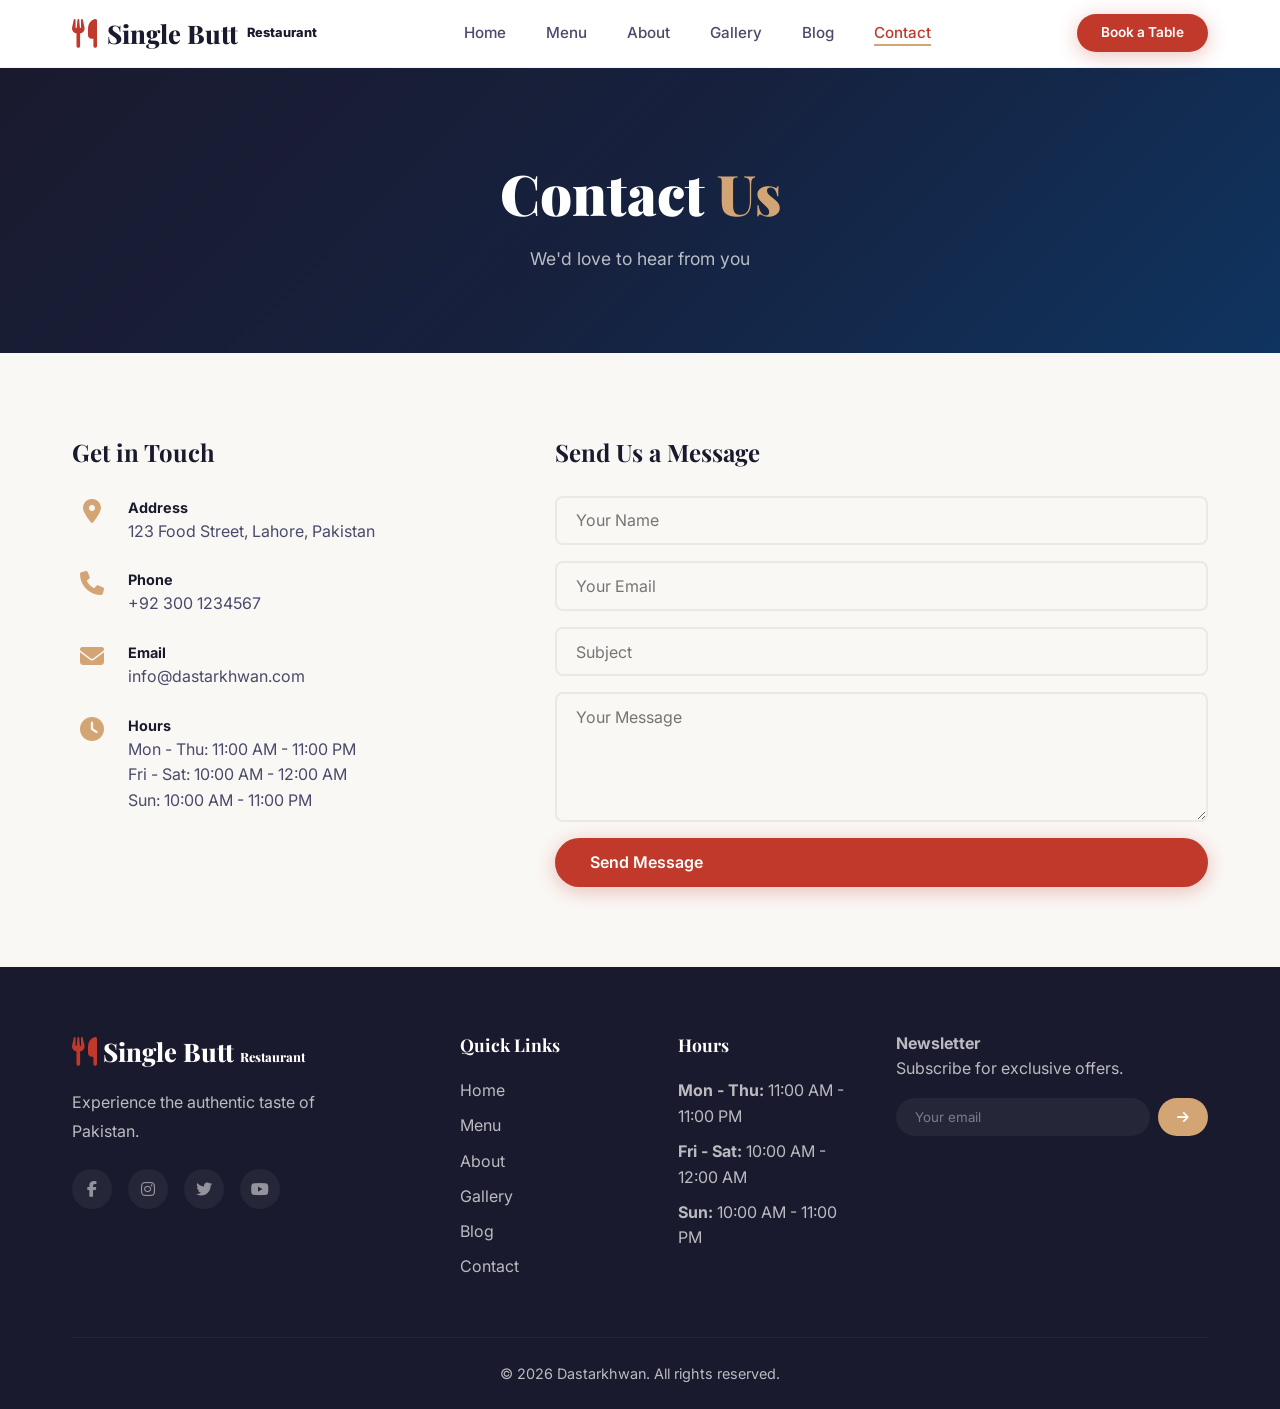
==== contact.html @ d3646c98 "Add files via upload" ====
<!DOCTYPE html>
<html lang="en">
<head>
    <meta charset="UTF-8" />
    <meta name="viewport" content="width=device-width, initial-scale=1.0" />
    <title>Contact | Single Butt Restaurant</title>
    <link rel="stylesheet" href="https://cdnjs.cloudflare.com/ajax/libs/font-awesome/6.4.0/css/all.min.css" />
    <link href="https://fonts.googleapis.com/css2?family=Playfair+Display:wght@400;600;700;800;900&family=Inter:wght@300;400;500;600;700&display=swap" rel="stylesheet" />
    <link rel="stylesheet" href="style.css" />
</head>
<body>

    <nav class="navbar">
        <div class="container">
            <div class="logo">
                <a href="index.html">
                    <i class="fas fa-utensils"></i>
                    <span>Single Butt</span>
                    <span style="font-size: 0.8rem; font-family: var(--font-secondary);">Restaurant</span>
                </a>
            </div>
            <ul class="nav-links">
                <li><a href="index.html">Home</a></li>
                <li><a href="menu.html">Menu</a></li>
                <li><a href="about.html">About</a></li>
                <li><a href="gallery.html">Gallery</a></li>
                <li><a href="blog.html">Blog</a></li>
                <li><a href="contact.html" class="active">Contact</a></li>
            </ul>
            <div class="nav-actions">
                <a href="index.html#reservation" class="btn btn-primary btn-sm">Book a Table</a>
                <button class="hamburger" id="hamburger">
                    <span></span><span></span><span></span>
                </button>
            </div>
        </div>
    </nav>

    <section class="page-hero">
        <div class="container">
            <h1>Contact <span class="highlight">Us</span></h1>
            <p>We'd love to hear from you</p>
        </div>
    </section>

    <section class="contact-section section">
        <div class="container">
            <div class="contact-grid">
                <div class="contact-info">
                    <h3>Get in Touch</h3>
                    <div class="contact-detail">
                        <i class="fas fa-map-marker-alt"></i>
                        <div>
                            <strong>Address</strong>
                            <p>123 Food Street, Lahore, Pakistan</p>
                        </div>
                    </div>
                    <div class="contact-detail">
                        <i class="fas fa-phone"></i>
                        <div>
                            <strong>Phone</strong>
                            <p><a href="tel:+923001234567">+92 300 1234567</a></p>
                        </div>
                    </div>
                    <div class="contact-detail">
                        <i class="fas fa-envelope"></i>
                        <div>
                            <strong>Email</strong>
                            <p><a href="mailto:info@dastarkhwan.com">info@dastarkhwan.com</a></p>
                        </div>
                    </div>
                    <div class="contact-detail">
                        <i class="fas fa-clock"></i>
                        <div>
                            <strong>Hours</strong>
                            <p>Mon - Thu: 11:00 AM - 11:00 PM</p>
                            <p>Fri - Sat: 10:00 AM - 12:00 AM</p>
                            <p>Sun: 10:00 AM - 11:00 PM</p>
                        </div>
                    </div>
                </div>
                <div class="contact-form">
                    <h3>Send Us a Message</h3>
                    <form id="contactForm">
                        <div class="form-group">
                            <input type="text" placeholder="Your Name" required />
                        </div>
                        <div class="form-group">
                            <input type="email" placeholder="Your Email" required />
                        </div>
                        <div class="form-group">
                            <input type="text" placeholder="Subject" />
                        </div>
                        <div class="form-group">
                            <textarea rows="5" placeholder="Your Message" required></textarea>
                        </div>
                        <button type="submit" class="btn btn-primary">Send Message</button>
                    </form>
                </div>
            </div>
        </div>
    </section>

    <footer class="footer">
        <div class="container">
            <div class="footer-grid">
                <div class="footer-brand">
                    <a href="index.html" class="logo">
                        <i class="fas fa-utensils"></i>
                        <span>Single Butt</span>
                        <span style="font-size: 0.8rem;">Restaurant</span>
                    </a>
                    <p>Experience the authentic taste of Pakistan.</p>
                    <div class="footer-social">
                        <a href="#"><i class="fab fa-facebook-f"></i></a>
                        <a href="#"><i class="fab fa-instagram"></i></a>
                        <a href="#"><i class="fab fa-twitter"></i></a>
                        <a href="#"><i class="fab fa-youtube"></i></a>
                    </div>
                </div>
                <div class="footer-links">
                    <h4>Quick Links</h4>
                    <ul>
                        <li><a href="index.html">Home</a></li>
                        <li><a href="menu.html">Menu</a></li>
                        <li><a href="about.html">About</a></li>
                        <li><a href="gallery.html">Gallery</a></li>
                        <li><a href="blog.html">Blog</a></li>
                        <li><a href="contact.html">Contact</a></li>
                    </ul>
                </div>
                <div class="footer-links">
                    <h4>Hours</h4>
                    <ul>
                        <li><strong>Mon - Thu:</strong> 11:00 AM - 11:00 PM</li>
                        <li><strong>Fri - Sat:</strong> 10:00 AM - 12:00 AM</li>
                        <li><strong>Sun:</strong> 10:00 AM - 11:00 PM</li>
                    </ul>
                </div>
                <div class="footer-newsletter">
                    <h4>Newsletter</h4>
                    <p>Subscribe for exclusive offers.</p>
                    <form class="newsletter-form">
                        <input type="email" placeholder="Your email" />
                        <button type="submit"><i class="fas fa-arrow-right"></i></button>
                    </form>
                </div>
            </div>
            <div class="footer-bottom">
                <p>&copy; 2026 Dastarkhwan. All rights reserved.</p>
            </div>
        </div>
    </footer>

    <script src="script.js"></script>
</body>
</html>
---- style.css ----
/* ========================================
   CSS VARIABLES
   ======================================== */
:root {
    --primary: #C0392B;
    --primary-dark: #A93226;
    --primary-light: #E74C3C;
    --secondary: #2C2C2C;
    --gold: #D4A574;
    --gold-light: #E8D5B5;
    
    --bg-primary: #FAF8F5;
    --bg-secondary: #FFFFFF;
    --bg-dark: #1A1A2E;
    --bg-card: #FFFFFF;
    
    --text-primary: #1A1A2E;
    --text-secondary: #4A4A6A;
    --text-light: #8A8AAA;
    --text-white: #FFFFFF;
    
    --shadow-sm: 0 2px 8px rgba(0, 0, 0, 0.06);
    --shadow-md: 0 4px 20px rgba(0, 0, 0, 0.08);
    --shadow-lg: 0 8px 40px rgba(0, 0, 0, 0.12);
    --shadow-xl: 0 20px 60px rgba(0, 0, 0, 0.15);
    
    --radius-sm: 8px;
    --radius-md: 16px;
    --radius-lg: 24px;
    --radius-full: 9999px;
    
    --transition: all 0.4s cubic-bezier(0.4, 0, 0.2, 1);
    --font-primary: 'Playfair Display', serif;
    --font-secondary: 'Inter', sans-serif;
}

/* ========================================
   RESET & BASE
   ======================================== */
* {
    margin: 0;
    padding: 0;
    box-sizing: border-box;
}

html {
    scroll-behavior: smooth;
}

body {
    font-family: var(--font-secondary);
    background: var(--bg-primary);
    color: var(--text-primary);
    line-height: 1.6;
    transition: background 0.4s, color 0.4s;
    overflow-x: hidden;
}

.container {
    max-width: 1200px;
    margin: 0 auto;
    padding: 0 2rem;
}

a {
    text-decoration: none;
    color: inherit;
}

img {
    max-width: 100%;
}

/* ========================================
   SCROLLBAR
   ======================================== */
::-webkit-scrollbar {
    width: 10px;
}
::-webkit-scrollbar-track {
    background: var(--bg-primary);
}
::-webkit-scrollbar-thumb {
    background: var(--primary);
    border-radius: var(--radius-full);
}
::-webkit-scrollbar-thumb:hover {
    background: var(--primary-dark);
}

/* ========================================
   UTILITY
   ======================================== */
.section {
    padding: 5rem 0;
}

.alt-bg {
    background: var(--bg-secondary);
}

.section-header {
    text-align: center;
    margin-bottom: 3.5rem;
}

.section-tag {
    display: inline-block;
    font-size: 0.75rem;
    font-weight: 700;
    text-transform: uppercase;
    letter-spacing: 2px;
    color: var(--gold);
    background: rgba(212, 165, 116, 0.1);
    padding: 0.3rem 1.2rem;
    border-radius: var(--radius-full);
    margin-bottom: 0.8rem;
}

.section-title {
    font-family: var(--font-primary);
    font-size: 2.8rem;
    font-weight: 800;
    line-height: 1.2;
    margin-bottom: 0.5rem;
}

.section-subtitle {
    color: var(--text-secondary);
    font-size: 1.1rem;
    max-width: 500px;
    margin: 0 auto;
}

.highlight {
    color: var(--gold);
}

/* ========================================
   BUTTONS
   ======================================== */
.btn {
    display: inline-flex;
    align-items: center;
    gap: 0.6rem;
    padding: 0.9rem 2.2rem;
    border-radius: var(--radius-full);
    font-weight: 600;
    font-size: 1rem;
    transition: var(--transition);
    cursor: pointer;
    border: none;
    text-decoration: none;
    font-family: var(--font-secondary);
}

.btn-primary {
    background: var(--primary);
    color: var(--text-white);
    box-shadow: 0 4px 20px rgba(192, 57, 43, 0.3);
}

.btn-primary:hover {
    background: var(--primary-dark);
    transform: translateY(-3px);
    box-shadow: 0 8px 35px rgba(192, 57, 43, 0.4);
}

.btn-secondary {
    background: transparent;
    color: var(--text-primary);
    border: 2px solid var(--gold);
}

.btn-secondary:hover {
    background: var(--gold);
    color: white;
    transform: translateY(-3px);
}

.btn-outline {
    background: transparent;
    color: var(--text-primary);
    border: 2px solid var(--text-light);
}

.btn-outline:hover {
    border-color: var(--gold);
    color: var(--gold);
}

.btn-sm {
    padding: 0.5rem 1.5rem;
    font-size: 0.85rem;
}

.full-width {
    width: 100%;
    justify-content: center;
}

/* ========================================
   NAVIGATION
   ======================================== */
.navbar {
    background: rgba(255, 255, 255, 0.95);
    backdrop-filter: blur(20px);
    -webkit-backdrop-filter: blur(20px);
    padding: 0.8rem 0;
    position: sticky;
    top: 0;
    z-index: 1000;
    border-bottom: 1px solid rgba(0, 0, 0, 0.05);
    transition: var(--transition);
}

.navbar .container {
    display: flex;
    justify-content: space-between;
    align-items: center;
}

.logo a {
    display: flex;
    align-items: center;
    gap: 0.6rem;
    font-family: var(--font-primary);
    font-size: 1.6rem;
    font-weight: 800;
    color: var(--text-primary);
}

.logo i {
    color: var(--primary);
    font-size: 1.8rem;
}

.nav-links {
    display: flex;
    list-style: none;
    gap: 2.5rem;
}

.nav-links a {
    color: var(--text-secondary);
    font-weight: 500;
    font-size: 0.95rem;
    transition: var(--transition);
    position: relative;
}

.nav-links a::after {
    content: '';
    position: absolute;
    bottom: -4px;
    left: 0;
    width: 0;
    height: 2px;
    background: var(--gold);
    transition: var(--transition);
}

.nav-links a:hover::after,
.nav-links a.active::after {
    width: 100%;
}

.nav-links a:hover,
.nav-links a.active {
    color: var(--primary);
}

.nav-actions {
    display: flex;
    align-items: center;
    gap: 1rem;
}

.hamburger {
    display: none;
    flex-direction: column;
    gap: 5px;
    background: none;
    border: none;
    cursor: pointer;
    padding: 5px;
}

.hamburger span {
    width: 25px;
    height: 2px;
    background: var(--text-primary);
    border-radius: 2px;
    transition: var(--transition);
}

.hamburger.active span:nth-child(1) {
    transform: rotate(45deg) translate(5px, 5px);
}
.hamburger.active span:nth-child(2) {
    opacity: 0;
}
.hamburger.active span:nth-child(3) {
    transform: rotate(-45deg) translate(5px, -5px);
}

/* ========================================
   HERO
   ======================================== */
.hero {
    min-height: 90vh;
    display: flex;
    align-items: center;
    position: relative;
    overflow: hidden;
    background: linear-gradient(135deg, #1A1A2E 0%, #16213E 50%, #0F3460 100%);
}

.hero-overlay {
    position: absolute;
    inset: 0;
    background: radial-gradient(circle at 70% 50%, rgba(212, 165, 116, 0.05), transparent 70%);
}

.hero-content {
    display: grid;
    grid-template-columns: 1fr 1fr;
    gap: 4rem;
    align-items: center;
    padding: 4rem 0;
    position: relative;
    z-index: 1;
}

.hero-badge {
    display: inline-block;
    font-size: 0.8rem;
    font-weight: 600;
    color: var(--gold);
    background: rgba(212, 165, 116, 0.15);
    padding: 0.3rem 1.2rem;
    border-radius: var(--radius-full);
    margin-bottom: 1rem;
}

.hero-text h1 {
    font-family: var(--font-primary);
    font-size: 4.5rem;
    font-weight: 900;
    line-height: 1.1;
    margin-bottom: 1rem;
    color: white;
}

.hero-text p {
    font-size: 1.1rem;
    color: rgba(255, 255, 255, 0.7);
    max-width: 500px;
    margin-bottom: 2rem;
    line-height: 1.8;
}

.hero-buttons {
    display: flex;
    gap: 1rem;
    flex-wrap: wrap;
    margin-bottom: 2.5rem;
}

.hero-stats {
    display: flex;
    gap: 3rem;
}

.stat {
    text-align: center;
}

.stat .number {
    display: block;
    font-size: 2rem;
    font-weight: 800;
    color: var(--gold);
}

.stat .label {
    font-size: 0.85rem;
    color: rgba(255, 255, 255, 0.5);
}

.hero-image {
    display: flex;
    align-items: center;
    justify-content: center;
}

.hero-image-wrapper {
    position: relative;
    width: 400px;
    height: 400px;
}

.hero-image-placeholder {
    font-size: 12rem;
    animation: float 6s ease-in-out infinite;
}

.floating-card {
    position: absolute;
    background: rgba(255, 255, 255, 0.1);
    backdrop-filter: blur(20px);
    padding: 0.6rem 1.2rem;
    border-radius: var(--radius-full);
    border: 1px solid rgba(255, 255, 255, 0.1);
    color: white;
    font-size: 0.85rem;
    display: flex;
    align-items: center;
    gap: 0.5rem;
    animation: float 4s ease-in-out infinite;
}

.floating-card i {
    color: var(--gold);
}

.card-1 {
    top: 10%;
    right: -10%;
    animation-delay: 0s;
}

.card-2 {
    bottom: 15%;
    left: -15%;
    animation-delay: 2s;
}

@keyframes float {
    0%, 100% { transform: translateY(0); }
    50% { transform: translateY(-20px); }
}

/* ========================================
   AMBIENT CONTROLS
   ======================================== */
.ambient-controls {
    position: absolute;
    top: 20px;
    right: 20px;
    z-index: 10;
    display: flex;
    gap: 0.5rem;
    flex-wrap: wrap;
    justify-content: flex-end;
}

.ambient-btn {
    background: rgba(255, 255, 255, 0.1);
    backdrop-filter: blur(10px);
    border: 1px solid rgba(255, 255, 255, 0.15);
    color: white;
    padding: 0.5rem 1rem;
    border-radius: var(--radius-full);
    cursor: pointer;
    transition: var(--transition);
    display: flex;
    align-items: center;
    gap: 0.5rem;
    font-size: 0.8rem;
    font-family: var(--font-secondary);
}

.ambient-btn:hover {
    background: var(--gold);
    transform: scale(1.05);
}

.ambient-btn.active {
    background: var(--gold);
    border-color: var(--gold);
}

.ambient-btn i {
    font-size: 1rem;
}

/* ========================================
   MOOD SECTION
   ======================================== */
.mood-grid {
    display: grid;
    grid-template-columns: repeat(auto-fit, minmax(180px, 1fr));
    gap: 1.5rem;
    margin-bottom: 2rem;
}

.mood-card {
    background: var(--bg-card);
    padding: 2rem 1.5rem;
    border-radius: var(--radius-md);
    text-align: center;
    cursor: pointer;
    transition: var(--transition);
    border: 2px solid transparent;
    box-shadow: var(--shadow-sm);
}

.mood-card:hover {
    transform: translateY(-5px);
    box-shadow: var(--shadow-md);
    border-color: var(--gold);
}

.mood-card.active {
    border-color: var(--gold);
    background: linear-gradient(135deg, var(--bg-card), rgba(212, 165, 116, 0.1));
}

.mood-card .mood-icon {
    font-size: 3rem;
    margin-bottom: 0.5rem;
    display: block;
}

.mood-card h3 {
    font-family: var(--font-primary);
    font-size: 1.1rem;
    margin-bottom: 0.2rem;
}

.mood-card p {
    color: var(--text-secondary);
    font-size: 0.85rem;
}

.mood-result {
    background: var(--bg-card);
    padding: 2rem;
    border-radius: var(--radius-md);
    text-align: center;
    box-shadow: var(--shadow-sm);
    border: 1px solid rgba(0, 0, 0, 0.04);
    min-height: 80px;
    display: flex;
    align-items: center;
    justify-content: center;
}

.mood-result p {
    color: var(--text-secondary);
    font-size: 1.1rem;
}

.mood-result .recommendation {
    font-size: 1.2rem;
}

.mood-result .recommendation strong {
    color: var(--gold);
    font-family: var(--font-primary);
    font-size: 1.4rem;
}

/* ========================================
   SPECIALS
   ======================================== */
.specials-grid {
    display: grid;
    grid-template-columns: repeat(auto-fit, minmax(280px, 1fr));
    gap: 2rem;
}

.special-card {
    background: var(--bg-card);
    border-radius: var(--radius-md);
    padding: 2.5rem 2rem;
    text-align: center;
    box-shadow: var(--shadow-sm);
    border: 1px solid rgba(0, 0, 0, 0.04);
    transition: var(--transition);
    position: relative;
}

.special-card:hover {
    transform: translateY(-8px);
    box-shadow: var(--shadow-lg);
    border-color: var(--gold);
}

.special-card.featured {
    border-color: var(--gold);
    background: linear-gradient(135deg, var(--bg-card), rgba(212, 165, 116, 0.05));
}

.special-badge {
    position: absolute;
    top: -12px;
    right: 20px;
    background: var(--gold);
    color: white;
    font-size: 0.7rem;
    font-weight: 700;
    text-transform: uppercase;
    padding: 0.3rem 1rem;
    border-radius: var(--radius-full);
}

.special-image {
    font-size: 4rem;
    margin-bottom: 1rem;
}

.special-card h3 {
    font-family: var(--font-primary);
    font-size: 1.3rem;
    margin-bottom: 0.5rem;
}

.special-card p {
    color: var(--text-secondary);
    font-size: 0.95rem;
    margin-bottom: 1rem;
}

.special-card .price {
    display: block;
    font-size: 1.5rem;
    font-weight: 700;
    color: var(--gold);
    margin-bottom: 1.2rem;
}

/* ========================================
   INTERACTIVE DISH HOVER EFFECT
   ======================================== */
.interactive-dish {
    position: relative;
    overflow: hidden;
}

.dish-hover-effect {
    position: absolute;
    inset: 0;
    background: rgba(0, 0, 0, 0.7);
    display: flex;
    align-items: center;
    justify-content: center;
    color: white;
    font-family: var(--font-primary);
    font-size: 1.2rem;
    opacity: 0;
    transition: var(--transition);
    backdrop-filter: blur(5px);
}

.interactive-dish:hover .dish-hover-effect {
    opacity: 1;
}

.dish-hover-effect span {
    animation: pulse 2s infinite;
}

@keyframes pulse {
    0%, 100% { transform: scale(1); }
    50% { transform: scale(1.05); }
}

/* ========================================
   WINE PAIRING
   ======================================== */
.wine-calculator {
    display: grid;
    grid-template-columns: 1fr 1fr;
    gap: 3rem;
    align-items: center;
    background: var(--bg-card);
    padding: 2.5rem;
    border-radius: var(--radius-md);
    box-shadow: var(--shadow-md);
}

.wine-selector {
    display: flex;
    flex-direction: column;
    gap: 1rem;
}

.wine-selector label {
    font-weight: 600;
    font-size: 1.1rem;
    color: var(--text-primary);
}

.wine-selector select {
    padding: 0.8rem 1.2rem;
    border: 2px solid rgba(0, 0, 0, 0.06);
    border-radius: var(--radius-sm);
    font-family: var(--font-secondary);
    font-size: 1rem;
    background: var(--bg-primary);
    color: var(--text-primary);
    transition: var(--transition);
    width: 100%;
}

.wine-selector select:focus {
    outline: none;
    border-color: var(--gold);
}

.wine-result {
    text-align: center;
    padding: 1.5rem;
}

.wine-result .wine-glass {
    font-size: 4rem;
    margin-bottom: 0.5rem;
}

.wine-result .wine-name {
    font-family: var(--font-primary);
    font-size: 1.5rem;
    color: var(--gold);
    margin-bottom: 0.3rem;
}

.wine-result .wine-desc {
    color: var(--text-secondary);
    font-size: 0.95rem;
}

/* ========================================
   GUEST PHOTO WALL
   ======================================== */
.photo-wall {
    display: grid;
    grid-template-columns: repeat(auto-fit, minmax(200px, 1fr));
    gap: 1.5rem;
    margin-bottom: 2rem;
}

.photo-item {
    position: relative;
    height: 200px;
    border-radius: var(--radius-md);
    overflow: hidden;
    cursor: pointer;
}

.photo-placeholder {
    width: 100%;
    height: 100%;
    display: flex;
    align-items: center;
    justify-content: center;
    font-size: 4rem;
    background: linear-gradient(135deg, var(--bg-dark), var(--bg-secondary));
    transition: var(--transition);
}

.photo-item:hover .photo-placeholder {
    transform: scale(1.05);
}

.photo-overlay {
    position: absolute;
    inset: 0;
    background: linear-gradient(to top, rgba(0, 0, 0, 0.8), transparent);
    display: flex;
    flex-direction: column;
    justify-content: flex-end;
    padding: 1rem;
    color: white;
    opacity: 0;
    transition: var(--transition);
}

.photo-item:hover .photo-overlay {
    opacity: 1;
}

.photo-overlay span {
    font-weight: 600;
    font-size: 0.95rem;
}

.photo-overlay small {
    font-size: 0.75rem;
    opacity: 0.7;
}

.photo-upload {
    text-align: center;
}

/* ========================================
   QUICK INFO
   ======================================== */
.quick-info {
    background: var(--bg-dark);
    color: var(--text-white);
    padding: 3rem 0;
}

.info-grid {
    display: grid;
    grid-template-columns: repeat(auto-fit, minmax(250px, 1fr));
    gap: 2rem;
}

.info-item {
    text-align: center;
}

.info-icon {
    width: 60px;
    height: 60px;
    border-radius: 50%;
    background: rgba(212, 165, 116, 0.15);
    display: flex;
    align-items: center;
    justify-content: center;
    margin: 0 auto 0.8rem;
}

.info-icon i {
    font-size: 1.8rem;
    color: var(--gold);
}

.info-item h4 {
    font-family: var(--font-primary);
    font-size: 1.1rem;
    margin-bottom: 0.3rem;
}

.info-item p {
    color: rgba(255, 255, 255, 0.7);
    font-size: 0.95rem;
}

.info-item .info-link {
    color: var(--gold);
    font-weight: 500;
    transition: var(--transition);
}

.info-item .info-link:hover {
    color: var(--gold-light);
}

/* ========================================
   RESERVATION
   ======================================== */
.reservation-grid {
    display: grid;
    grid-template-columns: 1.5fr 1fr;
    gap: 3rem;
}

.reservation-form {
    background: var(--bg-card);
    padding: 2.5rem;
    border-radius: var(--radius-md);
    box-shadow: var(--shadow-md);
}

.reservation-form form {
    display: flex;
    flex-direction: column;
    gap: 1.2rem;
}

.form-row {
    display: grid;
    grid-template-columns: 1fr 1fr;
    gap: 1.2rem;
}

.form-group {
    display: flex;
    flex-direction: column;
    gap: 0.3rem;
}

.form-group.full-width {
    grid-column: 1 / -1;
}

.form-group label {
    font-weight: 600;
    font-size: 0.9rem;
    color: var(--text-secondary);
}

.form-group input,
.form-group select,
.form-group textarea {
    padding: 0.8rem 1.2rem;
    border: 2px solid rgba(0, 0, 0, 0.06);
    border-radius: var(--radius-sm);
    font-family: var(--font-secondary);
    font-size: 1rem;
    background: var(--bg-primary);
    color: var(--text-primary);
    transition: var(--transition);
}

.form-group input:focus,
.form-group select:focus,
.form-group textarea:focus {
    outline: none;
    border-color: var(--gold);
}

.reservation-info .info-card {
    background: var(--bg-card);
    padding: 2.5rem;
    border-radius: var(--radius-md);
    box-shadow: var(--shadow-md);
    text-align: center;
}

.reservation-info .info-card i {
    font-size: 3rem;
    color: var(--gold);
    margin-bottom: 1rem;
}

.reservation-info .info-card h3 {
    font-family: var(--font-primary);
    margin-bottom: 1rem;
}

.reservation-info .info-card ul {
    list-style: none;
    text-align: left;
    margin-bottom: 1.5rem;
}

.reservation-info .info-card ul li {
    padding: 0.4rem 0;
    color: var(--text-secondary);
}

.phone-highlight {
    display: flex;
    align-items: center;
    justify-content: center;
    gap: 0.8rem;
    font-size: 1.1rem;
    padding-top: 1rem;
    border-top: 1px solid rgba(0, 0, 0, 0.06);
}

.phone-highlight i {
    font-size: 1.2rem;
    margin: 0;
}

/* ========================================
   TESTIMONIALS
   ======================================== */
.testimonials-grid {
    display: grid;
    grid-template-columns: repeat(auto-fit, minmax(300px, 1fr));
    gap: 2rem;
}

.testimonial-card {
    background: var(--bg-card);
    padding: 2rem;
    border-radius: var(--radius-md);
    box-shadow: var(--shadow-sm);
    border: 1px solid rgba(0, 0, 0, 0.04);
    transition: var(--transition);
}

.testimonial-card:hover {
    transform: translateY(-5px);
    box-shadow: var(--shadow-md);
}

.testimonial-card .stars {
    color: #FFB347;
    font-size: 1.2rem;
    margin-bottom: 0.8rem;
}

.testimonial-card p {
    color: var(--text-secondary);
    font-size: 1rem;
    line-height: 1.7;
    margin-bottom: 1rem;
    font-style: italic;
}

.testimonial-card .guest {
    display: flex;
    flex-direction: column;
}

.testimonial-card .name {
    font-weight: 600;
    color: var(--text-primary);
}

.testimonial-card .date {
    font-size: 0.8rem;
    color: var(--text-light);
}

/* ========================================
   FOOTER
   ======================================== */
.footer {
    background: var(--bg-dark);
    color: rgba(255, 255, 255, 0.7);
    padding: 4rem 0 1.5rem;
}

.footer-grid {
    display: grid;
    grid-template-columns: 2fr 1fr 1fr 1.5fr;
    gap: 3rem;
    margin-bottom: 3rem;
}

.footer-brand .logo {
    font-family: var(--font-primary);
    font-size: 1.6rem;
    font-weight: 800;
    color: white;
    margin-bottom: 1rem;
    display: inline-block;
}

.footer-brand p {
    max-width: 300px;
    line-height: 1.8;
}

.footer-social {
    display: flex;
    gap: 1rem;
    margin-top: 1.5rem;
}

.footer-social a {
    width: 40px;
    height: 40px;
    border-radius: 50%;
    background: rgba(255, 255, 255, 0.05);
    display: flex;
    align-items: center;
    justify-content: center;
    transition: var(--transition);
    color: rgba(255, 255, 255, 0.5);
}

.footer-social a:hover {
    background: var(--gold);
    color: white;
    transform: translateY(-3px);
}

.footer-links h4 {
    color: white;
    margin-bottom: 1.2rem;
    font-size: 1.1rem;
    font-family: var(--font-primary);
}

.footer-links ul {
    list-style: none;
}

.footer-links ul li {
    margin-bottom: 0.6rem;
}

.footer-links ul li a {
    transition: var(--transition);
}

.footer-links ul li a:hover {
    color: var(--gold);
}

.footer-newsletter p {
    margin-bottom: 1rem;
}

.newsletter-form {
    display: flex;
    gap: 0.5rem;
}

.newsletter-form input {
    flex: 1;
    padding: 0.7rem 1.2rem;
    border: none;
    border-radius: var(--radius-full);
    font-family: var(--font-secondary);
    background: rgba(255, 255, 255, 0.05);
    color: white;
}

.newsletter-form input::placeholder {
    color: rgba(255, 255, 255, 0.4);
}

.newsletter-form button {
    padding: 0.7rem 1.2rem;
    border: none;
    border-radius: var(--radius-full);
    background: var(--gold);
    color: white;
    cursor: pointer;
    transition: var(--transition);
}

.newsletter-form button:hover {
    background: var(--gold-light);
}

.footer-bottom {
    text-align: center;
    padding-top: 1.5rem;
    border-top: 1px solid rgba(255, 255, 255, 0.05);
    font-size: 0.9rem;
}

.footer-legal {
    margin-top: 0.3rem;
}

.footer-legal a {
    transition: var(--transition);
}

.footer-legal a:hover {
    color: var(--gold);
}

/* ========================================
   TOAST
   ======================================== */
.toast {
    position: fixed;
    bottom: 2rem;
    right: 2rem;
    padding: 1rem 2rem;
    border-radius: var(--radius-md);
    background: var(--bg-card);
    box-shadow: var(--shadow-xl);
    border-left: 4px solid var(--gold);
    transform: translateX(120%);
    transition: var(--transition);
    z-index: 3000;
}

.toast.show {
    transform: translateX(0);
}

.toast.success {
    border-left-color: #00C9A7;
}
.toast.error {
    border-left-color: #FF6B6B;
}

/* ========================================
   PAGE HERO
   ======================================== */
.page-hero {
    background: linear-gradient(135deg, #1A1A2E 0%, #16213E 50%, #0F3460 100%);
    padding: 5rem 0;
    text-align: center;
    color: white;
}

.page-hero h1 {
    font-family: var(--font-primary);
    font-size: 3.5rem;
    font-weight: 900;
    margin-bottom: 0.5rem;
}

.page-hero p {
    color: rgba(255, 255, 255, 0.7);
    font-size: 1.1rem;
}

/* ========================================
   MENU PAGE
   ======================================== */
.menu-categories {
    display: flex;
    flex-wrap: wrap;
    gap: 0.8rem;
    justify-content: center;
    margin-bottom: 3rem;
}

.category-btn {
    padding: 0.6rem 1.8rem;
    border: 2px solid rgba(0, 0, 0, 0.06);
    border-radius: var(--radius-full);
    background: transparent;
    font-family: var(--font-secondary);
    font-weight: 600;
    font-size: 0.9rem;
    cursor: pointer;
    transition: var(--transition);
    color: var(--text-secondary);
}

.category-btn:hover {
    border-color: var(--gold);
    color: var(--gold);
}

.category-btn.active {
    background: var(--gold);
    color: white;
    border-color: var(--gold);
}

.menu-items {
    display: grid;
    grid-template-columns: 1fr 1fr;
    gap: 2rem;
}

.menu-item {
    display: flex;
    gap: 1.2rem;
    background: var(--bg-card);
    padding: 1.2rem;
    border-radius: var(--radius-md);
    box-shadow: var(--shadow-sm);
    transition: var(--transition);
    border: 1px solid rgba(0, 0, 0, 0.04);
}

.menu-item:hover {
    transform: translateY(-3px);
    box-shadow: var(--shadow-md);
    border-color: var(--gold);
}

.menu-item-image {
    font-size: 2.5rem;
    flex-shrink: 0;
}

.menu-item-content {
    flex: 1;
}

.menu-item-header {
    display: flex;
    justify-content: space-between;
    align-items: flex-start;
    margin-bottom: 0.2rem;
}

.menu-item-header h3 {
    font-family: var(--font-primary);
    font-size: 1.1rem;
}

.menu-price {
    font-weight: 700;
    color: var(--gold);
    white-space: nowrap;
}

.menu-item-content p {
    color: var(--text-secondary);
    font-size: 0.9rem;
    margin-bottom: 0.3rem;
}

.menu-tag {
    font-size: 0.7rem;
    font-weight: 700;
    text-transform: uppercase;
    color: white;
    background: var(--gold);
    padding: 0.1rem 0.6rem;
    border-radius: var(--radius-full);
}

/* ========================================
   ABOUT PAGE
   ======================================== */
.about-grid {
    display: grid;
    grid-template-columns: 1fr 1fr;
    gap: 4rem;
    align-items: center;
}

.about-image-placeholder {
    font-size: 15rem;
    text-align: center;
    background: linear-gradient(135deg, var(--bg-card), rgba(212, 165, 116, 0.05));
    border-radius: var(--radius-lg);
    padding: 2rem;
}

.about-content .section-tag {
    margin-bottom: 0.5rem;
}

.about-content .section-title {
    text-align: left;
    margin-bottom: 1.2rem;
}

.about-content p {
    color: var(--text-secondary);
    line-height: 1.8;
    margin-bottom: 1rem;
}

.about-features {
    display: grid;
    grid-template-columns: 1fr 1fr;
    gap: 0.8rem;
    margin: 1.5rem 0;
}

.feature {
    display: flex;
    align-items: center;
    gap: 0.6rem;
}

.feature i {
    color: var(--gold);
}

/* ========================================
   TEAM
   ======================================== */
.team-grid {
    display: grid;
    grid-template-columns: repeat(auto-fit, minmax(220px, 1fr));
    gap: 2rem;
}

.team-card {
    background: var(--bg-card);
    padding: 2rem;
    border-radius: var(--radius-md);
    text-align: center;
    box-shadow: var(--shadow-sm);
    border: 1px solid rgba(0, 0, 0, 0.04);
    transition: var(--transition);
}

.team-card:hover {
    transform: translateY(-5px);
    box-shadow: var(--shadow-md);
}

.team-avatar {
    font-size: 4rem;
    margin-bottom: 0.5rem;
}

.team-card h3 {
    font-family: var(--font-primary);
    font-size: 1.1rem;
}

.team-card p {
    color: var(--text-secondary);
    font-size: 0.9rem;
}

.team-experience {
    display: inline-block;
    font-size: 0.75rem;
    color: var(--gold);
    margin-top: 0.3rem;
}

/* ========================================
   GALLERY
   ======================================== */
.gallery-grid {
    display: grid;
    grid-template-columns: repeat(auto-fit, minmax(300px, 1fr));
    gap: 1.5rem;
}

.gallery-item {
    position: relative;
    height: 300px;
    border-radius: var(--radius-md);
    overflow: hidden;
    cursor: pointer;
}

.gallery-image {
    width: 100%;
    height: 100%;
    display: flex;
    align-items: center;
    justify-content: center;
    font-size: 6rem;
    background: linear-gradient(135deg, var(--bg-dark), var(--bg-secondary));
    transition: var(--transition);
}

.gallery-item:hover .gallery-image {
    transform: scale(1.05);
}

.gallery-overlay {
    position: absolute;
    inset: 0;
    background: rgba(0, 0, 0, 0.6);
    display: flex;
    flex-direction: column;
    align-items: center;
    justify-content: center;
    color: white;
    opacity: 0;
    transition: var(--transition);
}

.gallery-item:hover .gallery-overlay {
    opacity: 1;
}

.gallery-overlay h3 {
    font-family: var(--font-primary);
    font-size: 1.3rem;
}

.gallery-overlay p {
    color: rgba(255, 255, 255, 0.7);
}

/* ========================================
   BLOG
   ======================================== */
.blog-grid {
    display: grid;
    grid-template-columns: repeat(auto-fit, minmax(320px, 1fr));
    gap: 2rem;
}

.blog-card {
    background: var(--bg-card);
    border-radius: var(--radius-md);
    overflow: hidden;
    box-shadow: var(--shadow-sm);
    border: 1px solid rgba(0, 0, 0, 0.04);
    transition: var(--transition);
}

.blog-card:hover {
    transform: translateY(-5px);
    box-shadow: var(--shadow-md);
}

.blog-image {
    height: 200px;
    display: flex;
    align-items: center;
    justify-content: center;
    font-size: 5rem;
    background: linear-gradient(135deg, var(--bg-dark), var(--bg-secondary));
}

.blog-content {
    padding: 1.5rem;
}

.blog-category {
    font-size: 0.7rem;
    font-weight: 700;
    text-transform: uppercase;
    color: var(--gold);
    background: rgba(212, 165, 116, 0.1);
    padding: 0.1rem 0.8rem;
    border-radius: var(--radius-full);
    display: inline-block;
    margin-bottom: 0.5rem;
}

.blog-content h3 {
    font-family: var(--font-primary);
    font-size: 1.2rem;
    margin-bottom: 0.5rem;
}

.blog-content p {
    color: var(--text-secondary);
    font-size: 0.95rem;
    margin-bottom: 1rem;
}

.blog-meta {
    display: flex;
    gap: 1rem;
    font-size: 0.8rem;
    color: var(--text-light);
    margin-bottom: 1rem;
}

.read-more {
    color: var(--gold);
    font-weight: 600;
    transition: var(--transition);
}

.read-more:hover {
    color: var(--primary);
}

/* ========================================
   CONTACT
   ======================================== */
.contact-grid {
    display: grid;
    grid-template-columns: 1fr 1.5fr;
    gap: 3rem;
}

.contact-info h3,
.contact-form h3 {
    font-family: var(--font-primary);
    font-size: 1.5rem;
    margin-bottom: 1.5rem;
}

.contact-detail {
    display: flex;
    gap: 1rem;
    margin-bottom: 1.5rem;
}

.contact-detail i {
    font-size: 1.5rem;
    color: var(--gold);
    width: 40px;
    text-align: center;
    margin-top: 0.2rem;
}

.contact-detail strong {
    display: block;
    font-size: 0.9rem;
}

.contact-detail p {
    color: var(--text-secondary);
}

.contact-detail a {
    transition: var(--transition);
}

.contact-detail a:hover {
    color: var(--gold);
}

.contact-form form {
    display: flex;
    flex-direction: column;
    gap: 1rem;
}

.contact-form input,
.contact-form textarea {
    padding: 0.8rem 1.2rem;
    border: 2px solid rgba(0, 0, 0, 0.06);
    border-radius: var(--radius-sm);
    font-family: var(--font-secondary);
    font-size: 1rem;
    background: var(--bg-primary);
    color: var(--text-primary);
    transition: var(--transition);
    width: 100%;
}

.contact-form input:focus,
.contact-form textarea:focus {
    outline: none;
    border-color: var(--gold);
}

/* ========================================
   RESPONSIVE
   ======================================== */
@media (max-width: 992px) {
    .hero-content {
        grid-template-columns: 1fr;
        text-align: center;
    }

    .hero-text p {
        margin: 0 auto 2rem;
    }

    .hero-buttons {
        justify-content: center;
    }

    .hero-stats {
        justify-content: center;
    }

    .hero-image-wrapper {
        width: 300px;
        height: 300px;
    }

    .hero-image-placeholder {
        font-size: 8rem;
    }

    .reservation-grid {
        grid-template-columns: 1fr;
    }

    .about-grid {
        grid-template-columns: 1fr;
        text-align: center;
    }

    .about-content .section-title {
        text-align: center;
    }

    .about-features {
        justify-content: center;
    }

    .menu-items {
        grid-template-columns: 1fr;
    }

    .contact-grid {
        grid-template-columns: 1fr;
    }

    .footer-grid {
        grid-template-columns: 1fr 1fr;
    }

    .floating-card {
        display: none;
    }

    .wine-calculator {
        grid-template-columns: 1fr;
        gap: 1.5rem;
        padding: 1.5rem;
    }
}

@media (max-width: 768px) {
    .hamburger {
        display: flex;
    }

    .nav-links {
        position: fixed;
        top: 70px;
        left: 0;
        width: 100%;
        background: var(--bg-secondary);
        flex-direction: column;
        padding: 2rem;
        gap: 1.5rem;
        box-shadow: var(--shadow-lg);
        transform: translateY(-120%);
        transition: var(--transition);
        border-bottom: 1px solid rgba(0, 0, 0, 0.05);
    }

    .nav-links.active {
        transform: translateY(0);
    }

    .section-title {
        font-size: 2rem;
    }

    .hero-text h1 {
        font-size: 3rem;
    }

    .hero-image-wrapper {
        width: 200px;
        height: 200px;
    }

    .hero-image-placeholder {
        font-size: 5rem;
    }

    .hero-stats {
        gap: 1.5rem;
    }

    .stat .number {
        font-size: 1.5rem;
    }

    .reservation-form {
        padding: 1.5rem;
    }

    .form-row {
        grid-template-columns: 1fr;
    }

    .footer-grid {
        grid-template-columns: 1fr;
        text-align: center;
    }

    .footer-brand p {
        margin: 0 auto;
    }

    .footer-social {
        justify-content: center;
    }

    .newsletter-form {
        flex-direction: column;
    }

    .about-features {
        grid-template-columns: 1fr;
    }

    .page-hero h1 {
        font-size: 2.5rem;
    }

    .menu-item {
        flex-direction: column;
        align-items: center;
        text-align: center;
    }

    .menu-item-header {
        flex-direction: column;
        align-items: center;
    }

    .gallery-grid {
        grid-template-columns: 1fr;
    }

    .blog-grid {
        grid-template-columns: 1fr;
    }

    .team-grid {
        grid-template-columns: 1fr 1fr;
    }

    .ambient-controls {
        top: 10px;
        right: 10px;
        gap: 0.3rem;
    }

    .ambient-btn {
        padding: 0.3rem 0.6rem;
        font-size: 0.7rem;
    }

    .ambient-btn span {
        display: none;
    }

    .mood-grid {
        grid-template-columns: repeat(auto-fit, minmax(140px, 1fr));
        gap: 1rem;
    }

    .mood-card {
        padding: 1.5rem 1rem;
    }

    .photo-wall {
        grid-template-columns: repeat(auto-fit, minmax(150px, 1fr));
        gap: 1rem;
    }

    .photo-item {
        height: 150px;
    }
}

@media (max-width: 480px) {
    .hero-text h1 {
        font-size: 2.2rem;
    }

    .hero-buttons {
        flex-direction: column;
        align-items: center;
    }

    .hero-buttons .btn {
        width: 100%;
        justify-content: center;
    }

    .specials-grid {
        grid-template-columns: 1fr;
    }

    .testimonials-grid {
        grid-template-columns: 1fr;
    }

    .info-grid {
        grid-template-columns: 1fr;
    }

    .team-grid {
        grid-template-columns: 1fr;
    }

    .section {
        padding: 3rem 0;
    }

    .container {
        padding: 0 1rem;
    }

    .mood-grid {
        grid-template-columns: repeat(2, 1fr);
    }

    .photo-wall {
        grid-template-columns: 1fr 1fr;
    }
}
/* ========================================
   AUDIO PLAYER STYLES (Enhanced)
   ======================================== */
.audio-player {
    position: fixed;
    bottom: 20px;
    left: 20px;
    z-index: 1000;
}

.audio-controls {
    display: flex;
    align-items: center;
    gap: 12px;
    background: rgba(0, 0, 0, 0.8);
    backdrop-filter: blur(20px);
    padding: 10px 18px;
    border-radius: 50px;
    border: 1px solid rgba(255, 255, 255, 0.1);
    box-shadow: 0 8px 30px rgba(0, 0, 0, 0.5);
}

.audio-controls .now-playing {
    color: white;
    font-size: 0.75rem;
    font-weight: 500;
    min-width: 80px;
    opacity: 0.7;
}

.audio-controls .now-playing strong {
    color: var(--gold);
    opacity: 1;
}

.audio-btn {
    background: none;
    border: none;
    color: white;
    cursor: pointer;
    padding: 5px 8px;
    border-radius: 50%;
    transition: all 0.3s;
    font-size: 1.1rem;
    display: flex;
    align-items: center;
    justify-content: center;
    width: 32px;
    height: 32px;
}

.audio-btn:hover {
    background: rgba(255, 255, 255, 0.1);
    transform: scale(1.1);
}

.audio-btn.active {
    color: var(--gold);
}

.volume-slider {
    width: 60px;
    height: 3px;
    -webkit-appearance: none;
    background: rgba(255, 255, 255, 0.2);
    border-radius: 10px;
    outline: none;
}

.volume-slider::-webkit-slider-thumb {
    -webkit-appearance: none;
    width: 12px;
    height: 12px;
    border-radius: 50%;
    background: var(--gold);
    cursor: pointer;
}

/* Mobile responsive */
@media (max-width: 768px) {
    .audio-controls {
        padding: 8px 12px;
        gap: 8px;
    }
    
    .audio-controls .now-playing {
        font-size: 0.65rem;
        min-width: 60px;
    }
    
    .audio-btn {
        width: 28px;
        height: 28px;
        font-size: 0.9rem;
    }
    
    .volume-slider {
        width: 40px;
    }
}

@media (max-width: 480px) {
    .audio-controls {
        padding: 6px 10px;
        gap: 6px;
        border-radius: 30px;
    }
    
    .audio-controls .now-playing {
        font-size: 0.55rem;
        min-width: 50px;
    }
    
    .audio-btn {
        width: 24px;
        height: 24px;
        font-size: 0.75rem;
    }
    
    .volume-slider {
        width: 30px;
    }
}
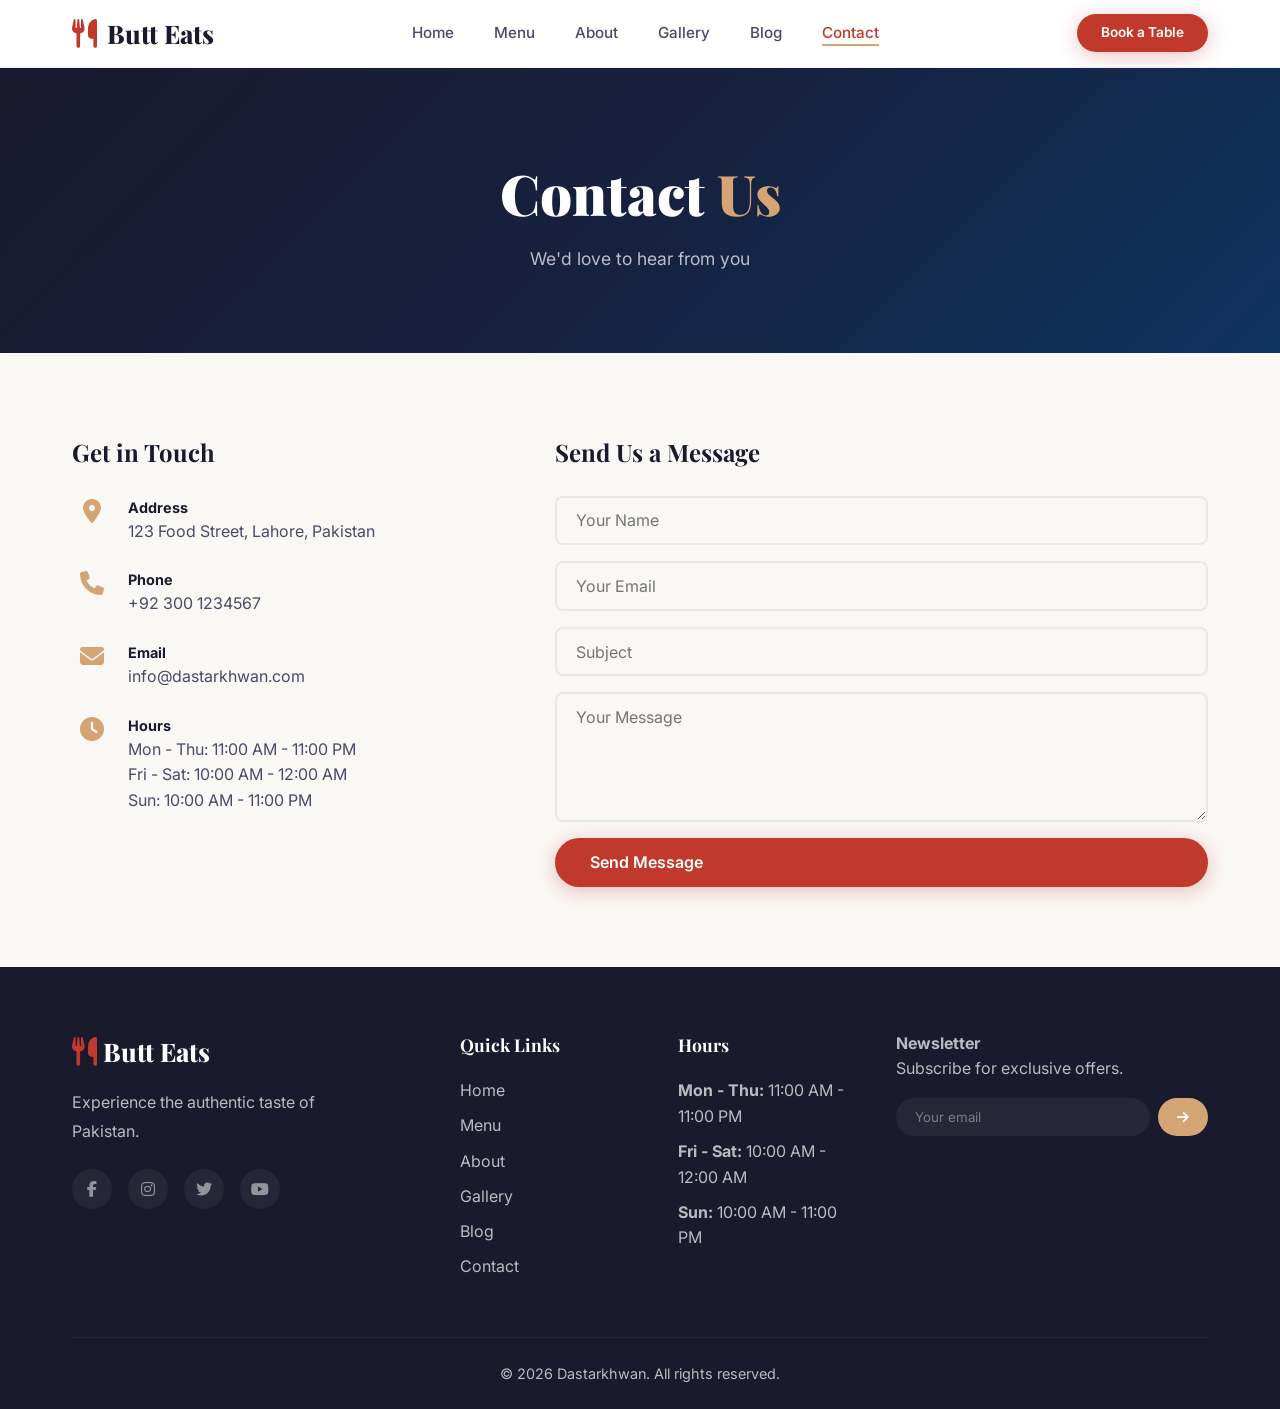
==== commit b51b02b2: "Update contact.html" ====
--- a/contact.html
+++ b/contact.html
@@ -3,7 +3,7 @@
 <head>
     <meta charset="UTF-8" />
     <meta name="viewport" content="width=device-width, initial-scale=1.0" />
-    <title>Contact | Single Butt Restaurant</title>
+    <title>Contact | Butt Eats</title>
     <link rel="stylesheet" href="https://cdnjs.cloudflare.com/ajax/libs/font-awesome/6.4.0/css/all.min.css" />
     <link href="https://fonts.googleapis.com/css2?family=Playfair+Display:wght@400;600;700;800;900&family=Inter:wght@300;400;500;600;700&display=swap" rel="stylesheet" />
     <link rel="stylesheet" href="style.css" />
@@ -15,8 +15,7 @@
             <div class="logo">
                 <a href="index.html">
                     <i class="fas fa-utensils"></i>
-                    <span>Single Butt</span>
-                    <span style="font-size: 0.8rem; font-family: var(--font-secondary);">Restaurant</span>
+                    <span>Butt Eats</span>
                 </a>
             </div>
             <ul class="nav-links">
@@ -107,8 +106,7 @@
                 <div class="footer-brand">
                     <a href="index.html" class="logo">
                         <i class="fas fa-utensils"></i>
-                        <span>Single Butt</span>
-                        <span style="font-size: 0.8rem;">Restaurant</span>
+                        <span>Butt Eats</span>
                     </a>
                     <p>Experience the authentic taste of Pakistan.</p>
                     <div class="footer-social">
@@ -154,4 +152,4 @@
 
     <script src="script.js"></script>
 </body>
-</html>+</html>
